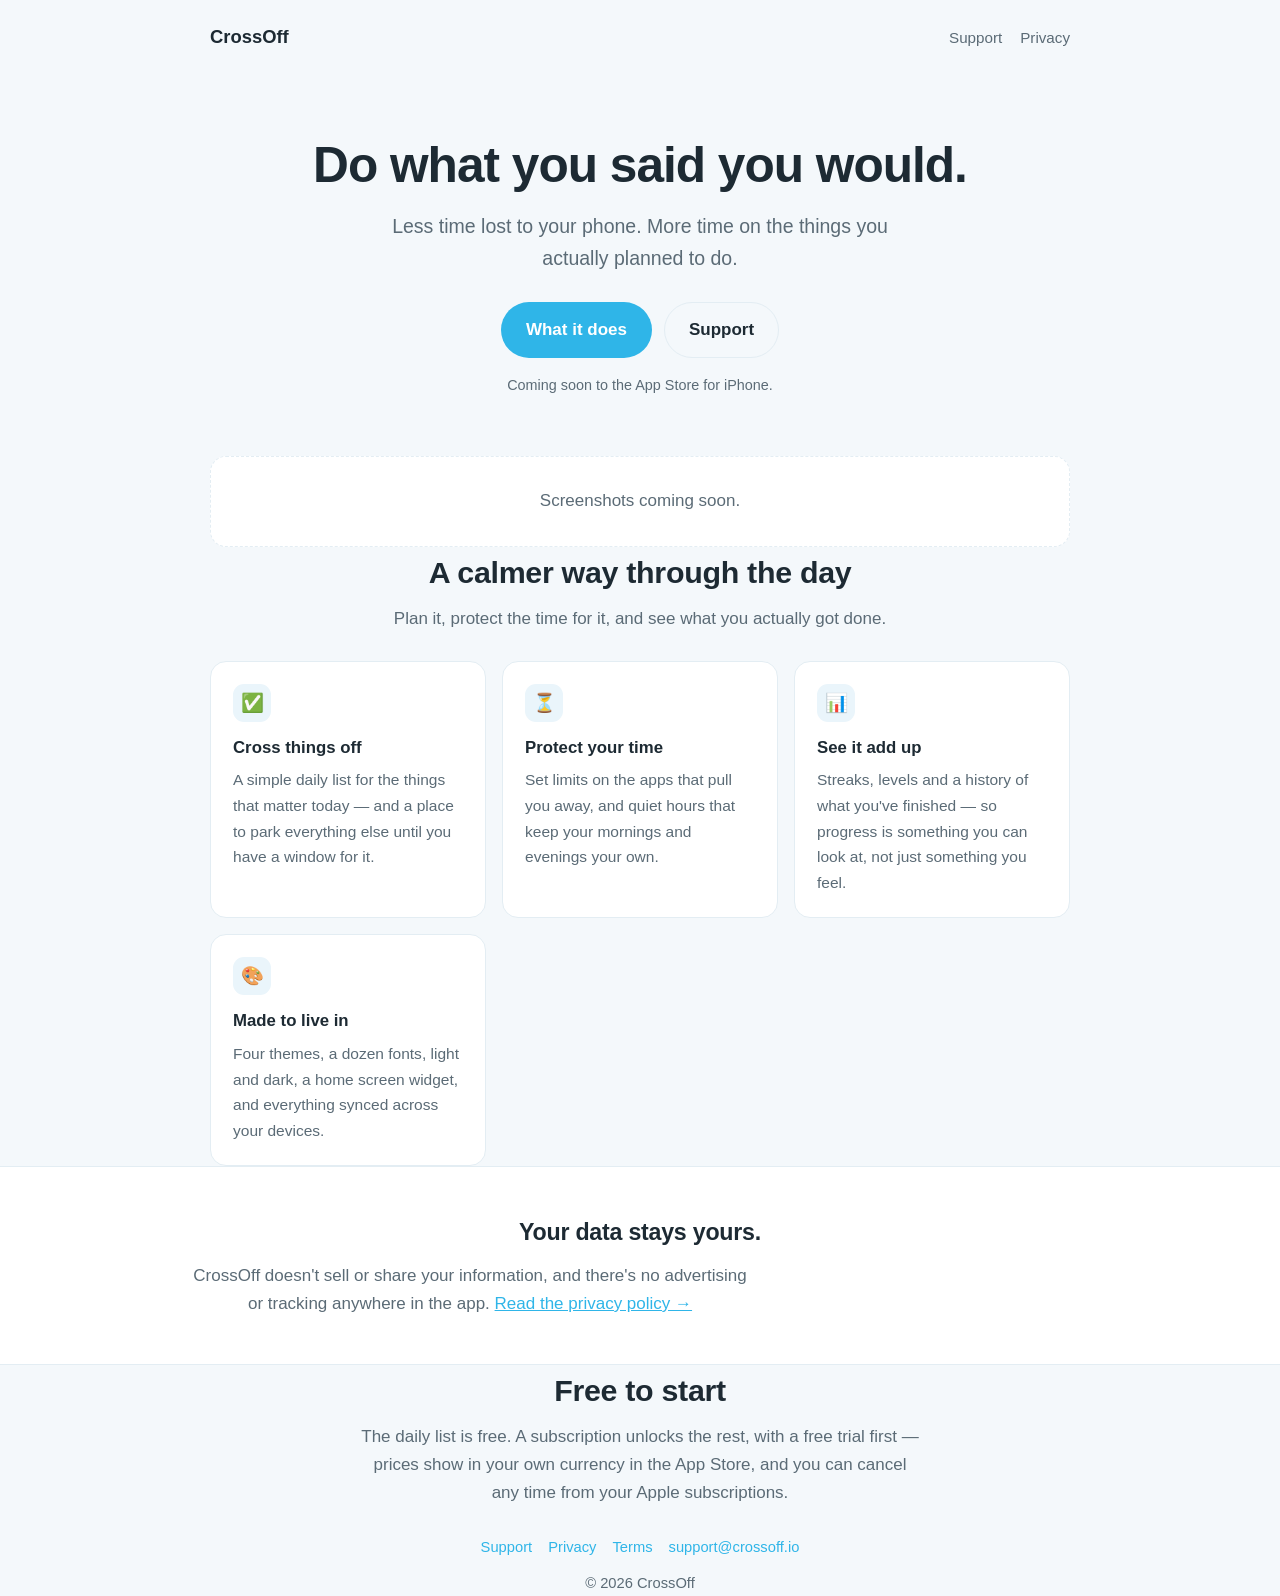
==== index.html @ af7bf6a8 "CrossOff marketing site A deliberately separate site from the daily-plan repo, which serves the pers" ====
<!DOCTYPE html>
<html lang="en">
<head>
<meta charset="utf-8">
<meta name="viewport" content="width=device-width, initial-scale=1">
<title>CrossOff — Do what you said you would</title>
<meta name="description" content="CrossOff helps you spend less time distracted and more time on what you actually planned. For iPhone.">
<link rel="canonical" href="https://crossoff.io/">

<!-- Social preview. Drop a 1200x630 assets/og.png in when screenshots
     exist; the tags are harmless until then. -->
<meta property="og:type" content="website">
<meta property="og:url" content="https://crossoff.io/">
<meta property="og:title" content="CrossOff — Do what you said you would">
<meta property="og:description" content="Less time distracted. More time on what you actually planned.">
<meta property="og:image" content="https://crossoff.io/assets/og.png">
<meta name="twitter:card" content="summary_large_image">

<link rel="icon" href="assets/icon.png">
<link rel="apple-touch-icon" href="assets/icon.png">

<style>
  :root {
    --bg: #f4f8fb; --card: #ffffff; --text: #1d2a33; --muted: #5b6b76;
    --accent: #2fb5e8; --accent-ink: #ffffff; --border: #e3edf3;
    --soft: #eaf5fb;
  }
  @media (prefers-color-scheme: dark) {
    :root {
      --bg: #10181e; --card: #17222a; --text: #e8eef2; --muted: #93a4af;
      --border: #24313a; --soft: #16242e;
    }
  }
  * { box-sizing: border-box; }
  html { scroll-behavior: smooth; }
  body {
    margin: 0; background: var(--bg); color: var(--text);
    font: 17px/1.65 -apple-system, BlinkMacSystemFont, "Segoe UI", Roboto, sans-serif;
    -webkit-font-smoothing: antialiased; -webkit-text-size-adjust: 100%;
  }
  a { color: var(--accent); }
  .wrap { max-width: 900px; margin: 0 auto; padding: 0 20px; }

  header { padding: 22px 0; }
  .nav { display: flex; align-items: center; justify-content: space-between; gap: 16px; }
  .brand { display: flex; align-items: center; gap: 10px; font-weight: 700; font-size: 1.15rem; text-decoration: none; color: var(--text); }
  .brand img { width: 30px; height: 30px; border-radius: 7px; }
  .nav-links { display: flex; gap: 18px; font-size: 0.95rem; }
  .nav-links a { color: var(--muted); text-decoration: none; }
  .nav-links a:hover { color: var(--accent); }

  .hero { padding: 64px 0 44px; text-align: center; }
  .hero h1 {
    font-size: clamp(2rem, 6vw, 3.1rem); line-height: 1.12;
    margin: 0 0 16px; letter-spacing: -0.02em;
  }
  .hero p.lede {
    font-size: clamp(1.05rem, 2.4vw, 1.22rem); color: var(--muted);
    max-width: 560px; margin: 0 auto 28px;
  }
  .cta-row { display: flex; gap: 12px; justify-content: center; flex-wrap: wrap; }
  .btn {
    display: inline-block; background: var(--accent); color: var(--accent-ink);
    text-decoration: none; font-weight: 600; padding: 13px 24px;
    border-radius: 999px; border: 1px solid transparent;
  }
  .btn.secondary { background: transparent; color: var(--text); border-color: var(--border); }
  .note { color: var(--muted); font-size: 0.9rem; margin-top: 16px; }

  .shots-empty {
    border: 1px dashed var(--border); border-radius: 16px; padding: 30px;
    text-align: center; color: var(--muted); background: var(--card);
  }
  .shots { display: flex; gap: 16px; overflow-x: auto; padding: 8px 0 20px; scroll-snap-type: x mandatory; }
  .shots img { width: 232px; flex: 0 0 auto; border-radius: 22px; border: 1px solid var(--border); scroll-snap-align: center; background: var(--card); }

  section { padding: 48px 0; }
  h2 { font-size: clamp(1.4rem, 3.2vw, 1.9rem); margin: 0 0 8px; letter-spacing: -0.01em; text-align: center; }
  .sub { color: var(--muted); margin: 0 auto 28px; text-align: center; max-width: 560px; }

  .grid { display: grid; gap: 16px; grid-template-columns: repeat(auto-fit, minmax(240px, 1fr)); }
  .card { background: var(--card); border: 1px solid var(--border); border-radius: 16px; padding: 22px; }
  .card h3 { margin: 0 0 6px; font-size: 1.05rem; }
  .card p { margin: 0; color: var(--muted); font-size: 0.97rem; }
  .ico {
    width: 38px; height: 38px; border-radius: 11px; background: var(--soft);
    display: flex; align-items: center; justify-content: center;
    font-size: 1.15rem; margin-bottom: 12px;
  }

  .band { background: var(--card); border-block: 1px solid var(--border); }
  .band .inner { padding: 46px 0; text-align: center; }
  .quote { font-size: clamp(1.15rem, 2.8vw, 1.45rem); font-weight: 600; margin: 0 0 10px; letter-spacing: -0.01em; }

  footer { padding: 44px 0 56px; color: var(--muted); font-size: 0.92rem; text-align: center; }
  .foot-links { display: flex; gap: 16px; flex-wrap: wrap; justify-content: center; margin-bottom: 12px; }
  .foot-links a { text-decoration: none; }
</style>
</head>
<body>

<header>
  <div class="wrap nav">
    <a class="brand" href="/">
      <img src="assets/icon.png" alt="" onerror="this.style.display='none'">
      CrossOff
    </a>
    <nav class="nav-links">
      <a href="support.html">Support</a>
      <a href="privacy.html">Privacy</a>
    </nav>
  </div>
</header>

<main>
  <div class="wrap hero">
    <h1>Do what you said you would.</h1>
    <p class="lede">
      Less time lost to your phone. More time on the things you actually
      planned to do.
    </p>
    <div class="cta-row">
      <!-- TODO(launch): swap for the real App Store link + badge. -->
      <a class="btn" href="#more">What it does</a>
      <a class="btn secondary" href="support.html">Support</a>
    </div>
    <p class="note">Coming soon to the App Store for iPhone.</p>
  </div>

  <div class="wrap">
    <!-- TODO(screenshots): drop 1290x2796 PNGs into assets/ and swap in
         the .shots block below. -->
    <div class="shots-empty">Screenshots coming soon.</div>
    <!--
    <div class="shots">
      <img src="assets/shot-1.png" alt="CrossOff">
      <img src="assets/shot-2.png" alt="CrossOff">
      <img src="assets/shot-3.png" alt="CrossOff">
    </div>
    -->
  </div>

  <section id="more" class="wrap">
    <h2>A calmer way through the day</h2>
    <p class="sub">Plan it, protect the time for it, and see what you actually got done.</p>
    <div class="grid">
      <div class="card">
        <div class="ico">✅</div>
        <h3>Cross things off</h3>
        <p>A simple daily list for the things that matter today — and a place to park everything else until you have a window for it.</p>
      </div>
      <div class="card">
        <div class="ico">⏳</div>
        <h3>Protect your time</h3>
        <p>Set limits on the apps that pull you away, and quiet hours that keep your mornings and evenings your own.</p>
      </div>
      <div class="card">
        <div class="ico">📊</div>
        <h3>See it add up</h3>
        <p>Streaks, levels and a history of what you've finished — so progress is something you can look at, not just something you feel.</p>
      </div>
      <div class="card">
        <div class="ico">🎨</div>
        <h3>Made to live in</h3>
        <p>Four themes, a dozen fonts, light and dark, a home screen widget, and everything synced across your devices.</p>
      </div>
    </div>
  </section>

  <div class="band">
    <div class="wrap inner">
      <p class="quote">Your data stays yours.</p>
      <p class="sub" style="margin:0">
        CrossOff doesn't sell or share your information, and there's no advertising
        or tracking anywhere in the app.
        <a href="privacy.html">Read the privacy policy →</a>
      </p>
    </div>
  </div>

  <section class="wrap">
    <h2>Free to start</h2>
    <p class="sub">
      The daily list is free. A subscription unlocks the rest, with a free trial
      first — prices show in your own currency in the App Store, and you can
      cancel any time from your Apple subscriptions.
    </p>
  </section>
</main>

<footer class="wrap">
  <div class="foot-links">
    <a href="support.html">Support</a>
    <a href="privacy.html">Privacy</a>
    <a href="terms.html">Terms</a>
    <a href="mailto:support@crossoff.io">support@crossoff.io</a>
  </div>
  <div>© 2026 CrossOff</div>
</footer>

</body>
</html>
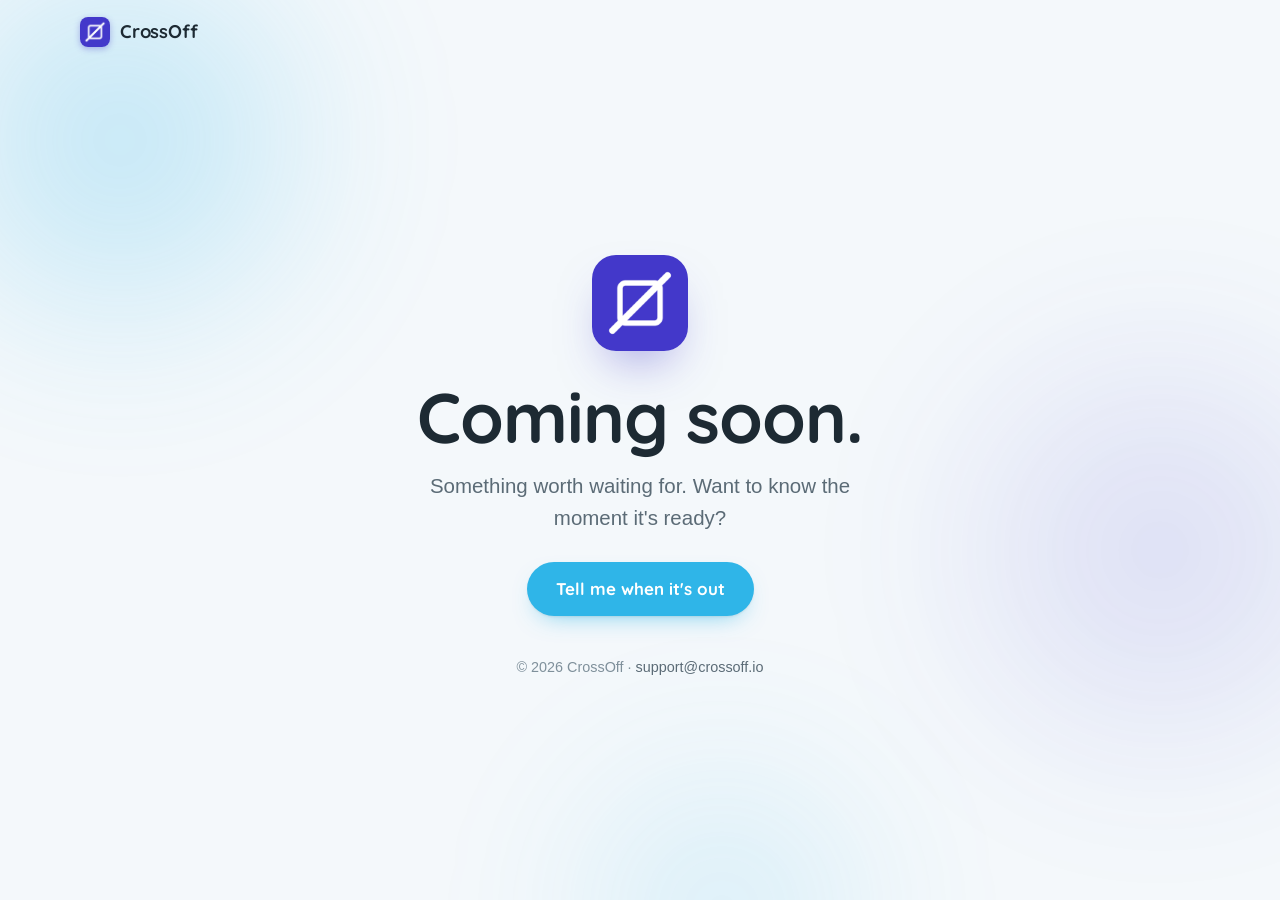
==== commit eea739c9: "Coming soon page, with the landing page as a private encrypted preview The public homepage is now a " ====
--- a/index.html
+++ b/index.html
@@ -2,201 +2,41 @@
 <html lang="en">
 <head>
 <meta charset="utf-8">
-<meta name="viewport" content="width=device-width, initial-scale=1">
-<title>CrossOff — Do what you said you would</title>
-<meta name="description" content="CrossOff helps you spend less time distracted and more time on what you actually planned. For iPhone.">
+<meta name="viewport" content="width=device-width, initial-scale=1, viewport-fit=cover">
+<title>CrossOff — Coming soon</title>
+<meta name="description" content="CrossOff is coming soon.">
 <link rel="canonical" href="https://crossoff.io/">
-
-<!-- Social preview. Drop a 1200x630 assets/og.png in when screenshots
-     exist; the tags are harmless until then. -->
+<meta name="theme-color" content="#f4f8fb" media="(prefers-color-scheme: light)">
+<meta name="theme-color" content="#10181e" media="(prefers-color-scheme: dark)">
 <meta property="og:type" content="website">
 <meta property="og:url" content="https://crossoff.io/">
-<meta property="og:title" content="CrossOff — Do what you said you would">
-<meta property="og:description" content="Less time distracted. More time on what you actually planned.">
-<meta property="og:image" content="https://crossoff.io/assets/og.png">
+<meta property="og:title" content="CrossOff — Coming soon">
+<meta property="og:description" content="Coming soon.">
+<meta property="og:image" content="https://crossoff.io/assets/og.jpg">
 <meta name="twitter:card" content="summary_large_image">
-
 <link rel="icon" href="assets/icon.png">
 <link rel="apple-touch-icon" href="assets/icon.png">
-
-<style>
-  :root {
-    --bg: #f4f8fb; --card: #ffffff; --text: #1d2a33; --muted: #5b6b76;
-    --accent: #2fb5e8; --accent-ink: #ffffff; --border: #e3edf3;
-    --soft: #eaf5fb;
-  }
-  @media (prefers-color-scheme: dark) {
-    :root {
-      --bg: #10181e; --card: #17222a; --text: #e8eef2; --muted: #93a4af;
-      --border: #24313a; --soft: #16242e;
-    }
-  }
-  * { box-sizing: border-box; }
-  html { scroll-behavior: smooth; }
-  body {
-    margin: 0; background: var(--bg); color: var(--text);
-    font: 17px/1.65 -apple-system, BlinkMacSystemFont, "Segoe UI", Roboto, sans-serif;
-    -webkit-font-smoothing: antialiased; -webkit-text-size-adjust: 100%;
-  }
-  a { color: var(--accent); }
-  .wrap { max-width: 900px; margin: 0 auto; padding: 0 20px; }
-
-  header { padding: 22px 0; }
-  .nav { display: flex; align-items: center; justify-content: space-between; gap: 16px; }
-  .brand { display: flex; align-items: center; gap: 10px; font-weight: 700; font-size: 1.15rem; text-decoration: none; color: var(--text); }
-  .brand img { width: 30px; height: 30px; border-radius: 7px; }
-  .nav-links { display: flex; gap: 18px; font-size: 0.95rem; }
-  .nav-links a { color: var(--muted); text-decoration: none; }
-  .nav-links a:hover { color: var(--accent); }
-
-  .hero { padding: 64px 0 44px; text-align: center; }
-  .hero h1 {
-    font-size: clamp(2rem, 6vw, 3.1rem); line-height: 1.12;
-    margin: 0 0 16px; letter-spacing: -0.02em;
-  }
-  .hero p.lede {
-    font-size: clamp(1.05rem, 2.4vw, 1.22rem); color: var(--muted);
-    max-width: 560px; margin: 0 auto 28px;
-  }
-  .cta-row { display: flex; gap: 12px; justify-content: center; flex-wrap: wrap; }
-  .btn {
-    display: inline-block; background: var(--accent); color: var(--accent-ink);
-    text-decoration: none; font-weight: 600; padding: 13px 24px;
-    border-radius: 999px; border: 1px solid transparent;
-  }
-  .btn.secondary { background: transparent; color: var(--text); border-color: var(--border); }
-  .note { color: var(--muted); font-size: 0.9rem; margin-top: 16px; }
-
-  .shots-empty {
-    border: 1px dashed var(--border); border-radius: 16px; padding: 30px;
-    text-align: center; color: var(--muted); background: var(--card);
-  }
-  .shots { display: flex; gap: 16px; overflow-x: auto; padding: 8px 0 20px; scroll-snap-type: x mandatory; }
-  .shots img { width: 232px; flex: 0 0 auto; border-radius: 22px; border: 1px solid var(--border); scroll-snap-align: center; background: var(--card); }
-
-  section { padding: 48px 0; }
-  h2 { font-size: clamp(1.4rem, 3.2vw, 1.9rem); margin: 0 0 8px; letter-spacing: -0.01em; text-align: center; }
-  .sub { color: var(--muted); margin: 0 auto 28px; text-align: center; max-width: 560px; }
-
-  .grid { display: grid; gap: 16px; grid-template-columns: repeat(auto-fit, minmax(240px, 1fr)); }
-  .card { background: var(--card); border: 1px solid var(--border); border-radius: 16px; padding: 22px; }
-  .card h3 { margin: 0 0 6px; font-size: 1.05rem; }
-  .card p { margin: 0; color: var(--muted); font-size: 0.97rem; }
-  .ico {
-    width: 38px; height: 38px; border-radius: 11px; background: var(--soft);
-    display: flex; align-items: center; justify-content: center;
-    font-size: 1.15rem; margin-bottom: 12px;
-  }
-
-  .band { background: var(--card); border-block: 1px solid var(--border); }
-  .band .inner { padding: 46px 0; text-align: center; }
-  .quote { font-size: clamp(1.15rem, 2.8vw, 1.45rem); font-weight: 600; margin: 0 0 10px; letter-spacing: -0.01em; }
-
-  footer { padding: 44px 0 56px; color: var(--muted); font-size: 0.92rem; text-align: center; }
-  .foot-links { display: flex; gap: 16px; flex-wrap: wrap; justify-content: center; margin-bottom: 12px; }
-  .foot-links a { text-decoration: none; }
-</style>
+<link rel="preload" href="assets/fonts/quicksand-700.woff2" as="font" type="font/woff2" crossorigin>
+<link rel="stylesheet" href="assets/site.css">
 </head>
 <body>
 
-<header>
-  <div class="wrap nav">
-    <a class="brand" href="/">
-      <img src="assets/icon.png" alt="" onerror="this.style.display='none'">
-      CrossOff
-    </a>
-    <nav class="nav-links">
-      <a href="support.html">Support</a>
-      <a href="privacy.html">Privacy</a>
-    </nav>
+<header class="nav">
+  <div class="wrap nav-inner">
+    <a class="brand" href="/"><img src="assets/icon.png" alt="" width="30" height="30">CrossOff</a>
   </div>
 </header>
 
-<main>
-  <div class="wrap hero">
-    <h1>Do what you said you would.</h1>
-    <p class="lede">
-      Less time lost to your phone. More time on the things you actually
-      planned to do.
-    </p>
-    <div class="cta-row">
-      <!-- TODO(launch): swap for the real App Store link + badge. -->
-      <a class="btn" href="#more">What it does</a>
-      <a class="btn secondary" href="support.html">Support</a>
-    </div>
-    <p class="note">Coming soon to the App Store for iPhone.</p>
+<main class="soon">
+  <div class="soon-bg" aria-hidden="true"><i></i><i></i><i></i></div>
+  <div>
+    <img class="soon-icon fade" src="assets/icon.png" alt="" width="96" height="96">
+    <h1 class="fade" style="--i:1">Coming soon.</h1>
+    <p class="lede fade" style="--i:2">Something worth waiting for. Want to know the moment it's ready?</p>
+    <p class="fade" style="--i:3"><a class="btn btn-lg" href="mailto:support@crossoff.io?subject=Tell%20me%20when%20CrossOff%20is%20out">Tell me when it's out</a></p>
+    <p class="soon-foot fade" style="--i:4">© 2026 CrossOff · <a href="mailto:support@crossoff.io">support@crossoff.io</a></p>
   </div>
-
-  <div class="wrap">
-    <!-- TODO(screenshots): drop 1290x2796 PNGs into assets/ and swap in
-         the .shots block below. -->
-    <div class="shots-empty">Screenshots coming soon.</div>
-    <!--
-    <div class="shots">
-      <img src="assets/shot-1.png" alt="CrossOff">
-      <img src="assets/shot-2.png" alt="CrossOff">
-      <img src="assets/shot-3.png" alt="CrossOff">
-    </div>
-    -->
-  </div>
-
-  <section id="more" class="wrap">
-    <h2>A calmer way through the day</h2>
-    <p class="sub">Plan it, protect the time for it, and see what you actually got done.</p>
-    <div class="grid">
-      <div class="card">
-        <div class="ico">✅</div>
-        <h3>Cross things off</h3>
-        <p>A simple daily list for the things that matter today — and a place to park everything else until you have a window for it.</p>
-      </div>
-      <div class="card">
-        <div class="ico">⏳</div>
-        <h3>Protect your time</h3>
-        <p>Set limits on the apps that pull you away, and quiet hours that keep your mornings and evenings your own.</p>
-      </div>
-      <div class="card">
-        <div class="ico">📊</div>
-        <h3>See it add up</h3>
-        <p>Streaks, levels and a history of what you've finished — so progress is something you can look at, not just something you feel.</p>
-      </div>
-      <div class="card">
-        <div class="ico">🎨</div>
-        <h3>Made to live in</h3>
-        <p>Four themes, a dozen fonts, light and dark, a home screen widget, and everything synced across your devices.</p>
-      </div>
-    </div>
-  </section>
-
-  <div class="band">
-    <div class="wrap inner">
-      <p class="quote">Your data stays yours.</p>
-      <p class="sub" style="margin:0">
-        CrossOff doesn't sell or share your information, and there's no advertising
-        or tracking anywhere in the app.
-        <a href="privacy.html">Read the privacy policy →</a>
-      </p>
-    </div>
-  </div>
-
-  <section class="wrap">
-    <h2>Free to start</h2>
-    <p class="sub">
-      The daily list is free. A subscription unlocks the rest, with a free trial
-      first — prices show in your own currency in the App Store, and you can
-      cancel any time from your Apple subscriptions.
-    </p>
-  </section>
 </main>
-
-<footer class="wrap">
-  <div class="foot-links">
-    <a href="support.html">Support</a>
-    <a href="privacy.html">Privacy</a>
-    <a href="terms.html">Terms</a>
-    <a href="mailto:support@crossoff.io">support@crossoff.io</a>
-  </div>
-  <div>© 2026 CrossOff</div>
-</footer>
 
 </body>
 </html>
--- a/assets/site.css
+++ b/assets/site.css
@@ -0,0 +1,144 @@
+/* CrossOff — crossoff.io (public stylesheet)
+   Serves the coming-soon page and the privacy / terms / support pages.
+   The full landing page (kept in landing/, not committed) carries its own
+   stylesheet and is published only as an encrypted private preview. */
+
+/* ---------- Tokens ---------- */
+:root {
+  --bg: #f4f8fb; --bg-2: #ffffff; --card: #ffffff;
+  --text: #1d2a33; --muted: #5b6b76; --faint: #7f909b;
+  --accent: #2fb5e8; --accent-deep: #1a9fd6; --accent-ink: #ffffff; --link: #116f99;
+  --indigo: #3f37c9; --border: #e3edf3; --soft: #eaf5fb; --soft-2: #f0f5f9; --success: #34c759;
+  --shadow-sm: 0 1px 2px rgba(29, 42, 51, .05), 0 4px 12px -6px rgba(29, 42, 51, .10);
+  --shadow-md: 0 2px 4px rgba(29, 42, 51, .04), 0 18px 40px -18px rgba(29, 42, 51, .22);
+  --r-md: 16px; --r-lg: 22px; --r-xl: 28px;
+  --font-display: "Quicksand", -apple-system, BlinkMacSystemFont, "Segoe UI", Roboto, sans-serif;
+  --font-body: -apple-system, BlinkMacSystemFont, "Segoe UI", Roboto, "Helvetica Neue", Arial, sans-serif;
+  --nav-h: 64px;
+  --ease: cubic-bezier(.22, .61, .36, 1); --ease-out: cubic-bezier(.16, 1, .3, 1);
+  color-scheme: light dark;
+}
+@media (prefers-color-scheme: dark) {
+  :root {
+    --bg: #10181e; --bg-2: #141e25; --card: #17222a;
+    --text: #e8eef2; --muted: #93a4af; --faint: #6b7b86; --link: #5cc6f0;
+    --border: #24313a; --soft: #16242e; --soft-2: #1a262f;
+    --shadow-sm: 0 1px 2px rgba(0,0,0,.35), 0 4px 12px -6px rgba(0,0,0,.5);
+    --shadow-md: 0 2px 4px rgba(0,0,0,.35), 0 18px 40px -18px rgba(0,0,0,.6);
+  }
+}
+
+/* ---------- Fonts ---------- */
+@font-face { font-family: "Quicksand"; font-weight: 500; font-style: normal; font-display: swap; src: url("fonts/quicksand-500.woff2") format("woff2"); }
+@font-face { font-family: "Quicksand"; font-weight: 600; font-style: normal; font-display: swap; src: url("fonts/quicksand-600.woff2") format("woff2"); }
+@font-face { font-family: "Quicksand"; font-weight: 700; font-style: normal; font-display: swap; src: url("fonts/quicksand-700.woff2") format("woff2"); }
+
+/* ---------- Base ---------- */
+*, *::before, *::after { box-sizing: border-box; }
+html { scroll-behavior: smooth; -webkit-text-size-adjust: 100%; overflow-x: clip; }
+@supports not (overflow: clip) { html, body { overflow-x: hidden; } }
+body { margin: 0; background: var(--bg); color: var(--text); font: 17px/1.6 var(--font-body); -webkit-font-smoothing: antialiased; -moz-osx-font-smoothing: grayscale; -webkit-tap-highlight-color: transparent; }
+img, svg { display: block; max-width: 100%; }
+a { color: var(--link); text-decoration-thickness: 1px; text-underline-offset: 3px; }
+a:hover { color: var(--accent); }
+::selection { background: rgba(47, 181, 232, .28); }
+:focus-visible { outline: 3px solid var(--accent); outline-offset: 3px; border-radius: 6px; }
+.wrap { width: min(1120px, 100% - 40px); margin-inline: auto; }
+.wrap-narrow { width: min(720px, 100% - 40px); margin-inline: auto; }
+@media (max-width: 600px) { .wrap, .wrap-narrow { width: min(1120px, 100% - 32px); } }
+.skip { position: absolute; left: 16px; top: -64px; z-index: 100; background: var(--text); color: var(--bg); padding: 10px 14px; border-radius: 10px; text-decoration: none; font-weight: 600; transition: top .2s; }
+.skip:focus { top: 16px; }
+
+/* ---------- Typography ---------- */
+h1, h2, h3 { font-family: var(--font-display); font-weight: 700; letter-spacing: -.015em; line-height: 1.1; margin: 0; }
+h1 { font-size: clamp(2.5rem, 6.4vw, 4.4rem); }
+h2 { font-size: clamp(1.9rem, 4vw, 2.85rem); letter-spacing: -.02em; }
+h3 { font-size: 1.2rem; line-height: 1.25; }
+.lede { font-size: clamp(1.08rem, 1.9vw, 1.28rem); color: var(--muted); line-height: 1.55; margin: 0; }
+p { margin: 0 0 1em; }
+
+/* ---------- Buttons ---------- */
+.btn {
+  --btn-bg: var(--accent); --btn-ink: var(--accent-ink);
+  position: relative; isolation: isolate; display: inline-flex; align-items: center; justify-content: center; gap: 10px;
+  min-height: 48px; padding: 0 22px; border-radius: 999px; border: 1px solid transparent;
+  background: var(--btn-bg); color: var(--btn-ink); font-family: var(--font-display); font-weight: 700; font-size: 1rem;
+  text-decoration: none; cursor: pointer; overflow: hidden; white-space: nowrap;
+  box-shadow: 0 1px 2px rgba(29,42,51,.08), 0 10px 24px -12px rgba(47,181,232,.7);
+  transition: transform .35s var(--ease-out), box-shadow .35s var(--ease-out), background-color .3s, border-color .3s, color .3s;
+}
+.btn::after { content: ""; position: absolute; inset: 0; z-index: -1; background: linear-gradient(115deg, transparent 30%, rgba(255,255,255,.28) 50%, transparent 70%); transform: translateX(-110%); transition: transform .8s var(--ease); }
+.btn:hover { transform: translateY(-2px); box-shadow: 0 2px 4px rgba(29,42,51,.08), 0 18px 32px -14px rgba(47,181,232,.85); color: var(--btn-ink); }
+.btn:hover::after { transform: translateX(110%); }
+.btn:active { transform: translateY(0) scale(.98); transition-duration: .1s; }
+.btn-lg { min-height: 54px; padding: 0 28px; font-size: 1.06rem; }
+.btn-secondary { --btn-bg: var(--card); --btn-ink: var(--text); border-color: var(--border); box-shadow: var(--shadow-sm); }
+.btn-secondary:hover { border-color: var(--accent); box-shadow: var(--shadow-md); }
+.btn-secondary::after { background: linear-gradient(115deg, transparent 30%, rgba(47,181,232,.12) 50%, transparent 70%); }
+
+/* ---------- Navigation ---------- */
+.nav { position: fixed; inset: 0 0 auto 0; z-index: 50; height: var(--nav-h); display: flex; align-items: center; padding-top: env(safe-area-inset-top); border-bottom: 1px solid transparent; transition: background-color .35s var(--ease), box-shadow .35s var(--ease), border-color .35s; }
+.nav.is-scrolled { background: rgba(244,248,251,.86); -webkit-backdrop-filter: saturate(160%) blur(14px); backdrop-filter: saturate(160%) blur(14px); border-bottom-color: var(--border); box-shadow: 0 8px 30px -22px rgba(29,42,51,.35); }
+@media (prefers-color-scheme: dark) { .nav.is-scrolled { background: rgba(16,24,30,.86); } }
+.nav-inner { display: flex; align-items: center; justify-content: space-between; gap: 16px; }
+.brand { display: inline-flex; align-items: center; gap: 10px; font: 700 1.15rem var(--font-display); color: var(--text); text-decoration: none; letter-spacing: -.01em; }
+.brand img { width: 30px; height: 30px; border-radius: 8px; box-shadow: 0 2px 6px rgba(63,55,201,.35); }
+.nav-links { display: flex; align-items: center; gap: 4px; }
+.nav-links a { color: var(--muted); text-decoration: none; font-weight: 500; font-size: .95rem; padding: 8px 12px; border-radius: 999px; transition: color .25s, background-color .25s; }
+.nav-links a:hover { color: var(--text); background: var(--soft); }
+@media (max-width: 480px) { .nav-links a { padding: 8px 8px; font-size: .9rem; } }
+
+/* ---------- Coming soon ---------- */
+.soon { position: relative; min-height: 100vh; min-height: 100svh; display: grid; place-items: center; padding: calc(var(--nav-h) + 24px) 20px 40px; overflow: clip; text-align: center; }
+.soon-bg { position: absolute; inset: 0; z-index: -1; pointer-events: none; }
+.soon-bg i { position: absolute; border-radius: 50%; filter: blur(70px); opacity: .55; }
+.soon-bg i:nth-child(1) { width: 520px; height: 520px; left: -140px; top: -120px; background: radial-gradient(circle, rgba(47,181,232,.55), transparent 70%); }
+.soon-bg i:nth-child(2) { width: 560px; height: 560px; right: -160px; top: 30%; background: radial-gradient(circle, rgba(63,55,201,.28), transparent 70%); }
+.soon-bg i:nth-child(3) { width: 420px; height: 420px; left: 40%; bottom: -220px; background: radial-gradient(circle, rgba(47,181,232,.3), transparent 70%); }
+@media (prefers-color-scheme: dark) { .soon-bg i { opacity: .35; } }
+.soon-icon { width: 96px; height: 96px; border-radius: 24px; margin: 0 auto 28px; box-shadow: 0 24px 50px -20px rgba(63,55,201,.55); animation: soon-float 7s ease-in-out infinite; }
+.soon h1 { margin-bottom: 14px; }
+.soon .lede { max-width: 30rem; margin: 0 auto 28px; }
+.soon-foot { color: var(--faint); font-size: .9rem; margin-top: 40px; }
+.soon-foot a { color: var(--muted); text-decoration: none; }
+.soon-foot a:hover { color: var(--text); }
+@keyframes soon-float { 0%, 100% { translate: 0 0; } 50% { translate: 0 -8px; } }
+.fade { opacity: 0; translate: 0 14px; animation: fade-in .9s var(--ease-out) forwards; animation-delay: calc(var(--i, 0) * 120ms); }
+@keyframes fade-in { to { opacity: 1; translate: 0 0; } }
+
+/* ---------- Footer ---------- */
+footer { padding: 48px 0 calc(40px + env(safe-area-inset-bottom)); color: var(--muted); font-size: .92rem; }
+.foot { display: flex; align-items: center; justify-content: space-between; gap: 16px; flex-wrap: wrap; }
+.foot-links { display: flex; gap: 6px 18px; flex-wrap: wrap; }
+.foot-links a { color: var(--muted); text-decoration: none; }
+.foot-links a:hover { color: var(--text); }
+
+/* ---------- Sub-pages (privacy / terms / support) ---------- */
+.article { padding: calc(var(--nav-h) + 40px) 0 72px; }
+.article h1 { font-size: clamp(1.9rem, 4vw, 2.5rem); margin-bottom: 6px; }
+.article .updated { color: var(--muted); font-size: .92rem; margin: 0 0 28px; }
+.article h2 { font-size: 1.3rem; margin: 36px 0 10px; }
+.article h3 { font-size: 1.05rem; margin: 22px 0 6px; }
+.article p, .article li { color: var(--text); font-size: 1.02rem; }
+.article ul { padding-left: 22px; } .article li { margin: 6px 0; }
+.article .card { background: var(--card); border: 1px solid var(--border); border-radius: var(--r-lg); padding: 18px 20px; margin: 18px 0; box-shadow: var(--shadow-sm); }
+.article .card p { margin: 0; color: var(--text); font-size: 1rem; }
+.article .foot-note { color: var(--muted); font-size: .92rem; margin-top: 40px; }
+
+/* ---------- Private preview unlock ---------- */
+.unlock { position: relative; min-height: 100vh; min-height: 100svh; display: grid; place-items: center; padding: 24px 20px; overflow: clip; }
+.unlock-card { width: min(420px, 100%); background: var(--card); border: 1px solid var(--border); border-radius: var(--r-xl); padding: 32px 28px; box-shadow: var(--shadow-md); text-align: center; }
+.unlock-card .soon-icon { width: 64px; height: 64px; border-radius: 16px; margin-bottom: 18px; animation: none; }
+.unlock-card h1 { font-size: 1.5rem; margin-bottom: 6px; }
+.unlock-card p { color: var(--muted); font-size: .95rem; margin: 0 0 18px; }
+.unlock-card form { display: grid; gap: 10px; }
+.unlock-card input { width: 100%; min-height: 48px; padding: 0 16px; border-radius: 14px; border: 1px solid var(--border); background: var(--bg); color: var(--text); font: 500 1rem var(--font-body); }
+.unlock-card input:focus { outline: none; border-color: var(--accent); box-shadow: 0 0 0 4px rgba(47,181,232,.18); }
+.unlock-card .err { color: #c62828; font-size: .9rem; min-height: 1.2em; margin: 4px 0 0; }
+@media (prefers-color-scheme: dark) { .unlock-card .err { color: #ff8a80; } }
+
+@media (prefers-reduced-motion: reduce) {
+  html { scroll-behavior: auto; }
+  *, *::before, *::after { animation-duration: .001ms !important; animation-iteration-count: 1 !important; transition-duration: .001ms !important; }
+  .fade { opacity: 1; translate: 0 0; }
+}
